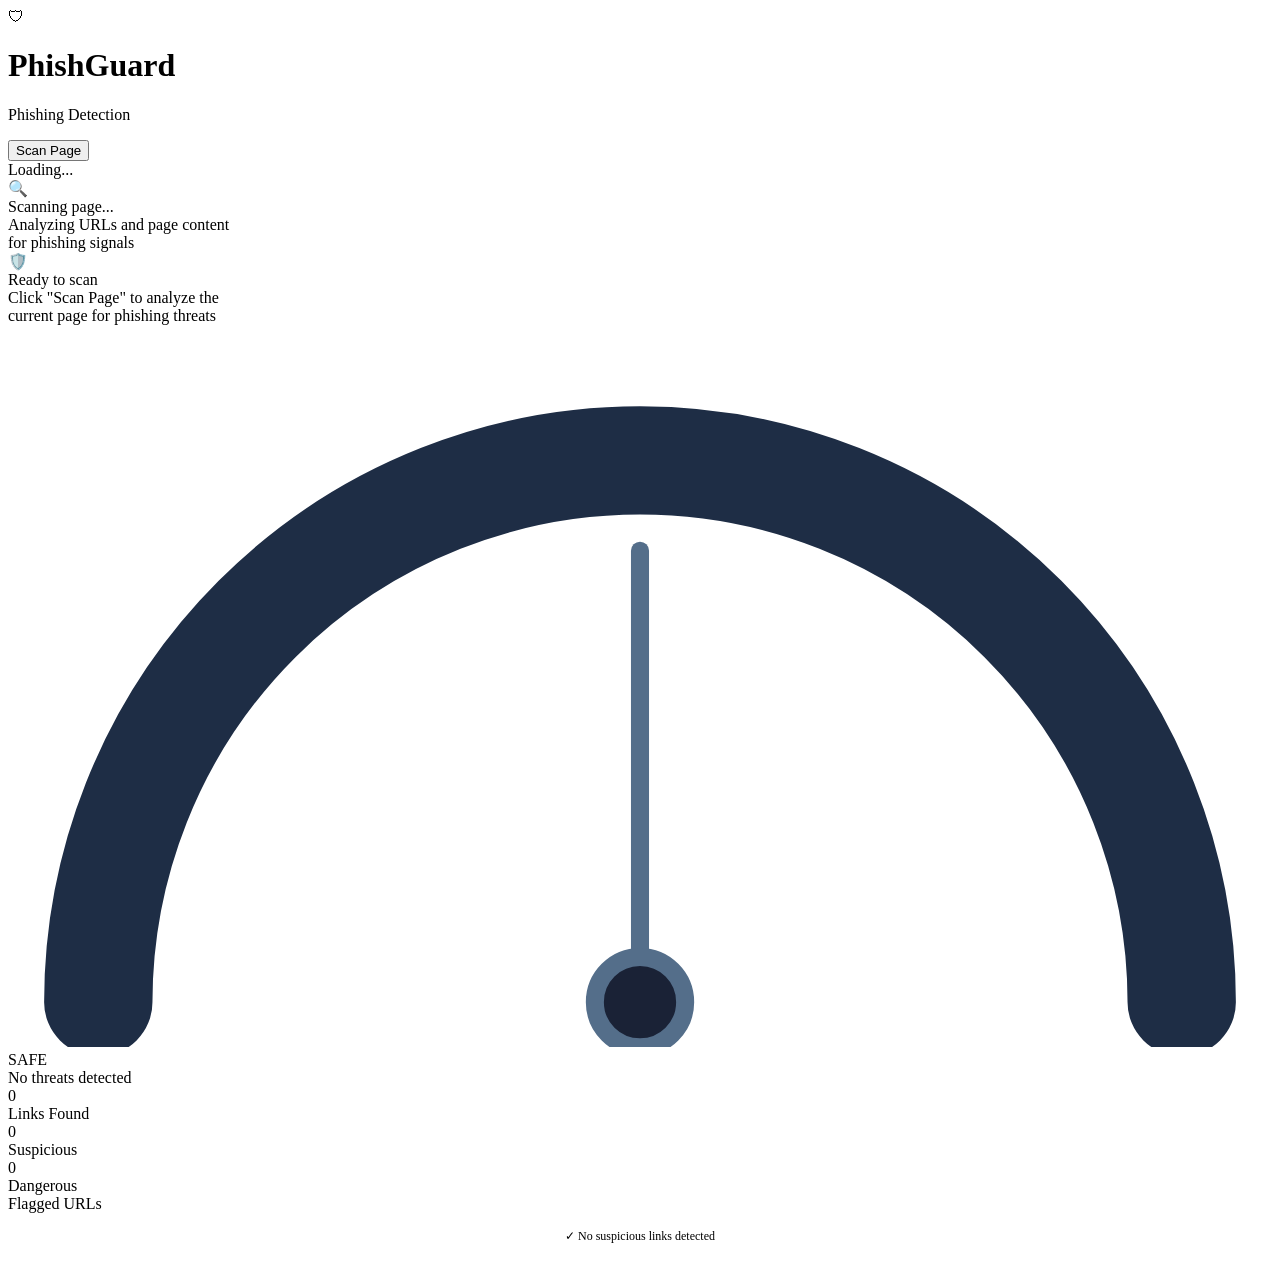
==== popup/popup.html @ c4f38c55 "Popup UI added." ====
<!DOCTYPE html>
<html lang="en">

<head>
    <meta charset="UTF-8" />
    <meta name="viewport" content="width=device-width, initial-scale=1.0" />
    <title>PhishGuard</title>
    <link rel="preconnect" href="https://fonts.googleapis.com" />
    <link href="https://fonts.googleapis.com/css2?family=JetBrains+Mono:wght@400;600;700&family=Space+Grotesk:wght@400;500;600;700&display=swap" rel="stylesheet" />
    <link rel="stylesheet" href="styles.css" />
</head>

<body>

    <div class="header">
        <div class="logo">🛡</div>
        <div class="header-text">
            <h1>PhishGuard</h1>
            <p>Phishing Detection</p>
        </div>
        <button class="scan-btn" id="scanBtn">Scan Page</button>
    </div>

    <div class="scan-line" id="scanLine"></div>

    <div class="current-url" id="currentUrl">Loading...</div>

    <div class="state-box" id="loadingState">
        <div class="state-icon">🔍</div>
        <div class="state-title">Scanning page...</div>
        <div class="state-sub">Analyzing URLs and page content<br>for phishing signals</div>
    </div>

    <div class="state-box visible" id="idleState">
        <div class="state-icon" style="animation:none">🛡️</div>
        <div class="state-title">Ready to scan</div>
        <div class="state-sub">Click "Scan Page" to analyze the<br>current page for phishing threats</div>
    </div>

    <div id="results-section">
        <div class="risk-section">
            <div class="gauge-wrap">
                <svg viewBox="0 0 140 80" id="gaugeSvg">
          <path d="M 10 75 A 60 60 0 0 1 130 75" fill="none" stroke="#1e2d45" stroke-width="12" stroke-linecap="round"/>
          <path d="M 10 75 A 60 60 0 0 1 130 75" fill="none" stroke="#00e5a0" stroke-width="12"
            stroke-linecap="round" stroke-dasharray="188.5" stroke-dashoffset="188.5"
            id="gaugeArc" style="transition: stroke-dashoffset 1s ease, stroke 0.5s ease;"/>
          <line x1="70" y1="75" x2="70" y2="25" stroke="#546e8a" stroke-width="2"
            stroke-linecap="round" id="gaugeNeedle"
            style="transform-origin: 70px 75px; transition: transform 1s ease;"/>
          <circle cx="70" cy="75" r="5" fill="#1a2236" stroke="#546e8a" stroke-width="2"/>
        </svg>
            </div>
            <div class="risk-label">
                <div class="risk-level" id="riskLevel">SAFE</div>
                <div class="risk-sub" id="riskSub">No threats detected</div>
            </div>
        </div>

        <div class="stats-row">
            <div class="stat-box">
                <div class="val" id="totalLinks">0</div>
                <div class="lbl">Links Found</div>
            </div>
            <div class="stat-box">
                <div class="val medium" id="medCount">0</div>
                <div class="lbl">Suspicious</div>
            </div>
            <div class="stat-box">
                <div class="val high" id="highCount">0</div>
                <div class="lbl">Dangerous</div>
            </div>
        </div>

        <div class="section-header">Flagged URLs</div>
        <div class="url-list" id="urlList">
            <div style="text-align:center; padding: 16px; color: var(--muted); font-size: 12px;">
                ✓ No suspicious links detected
            </div>
        </div>
    </div>

    <script src="popup.js"></script>
</body>

</html>
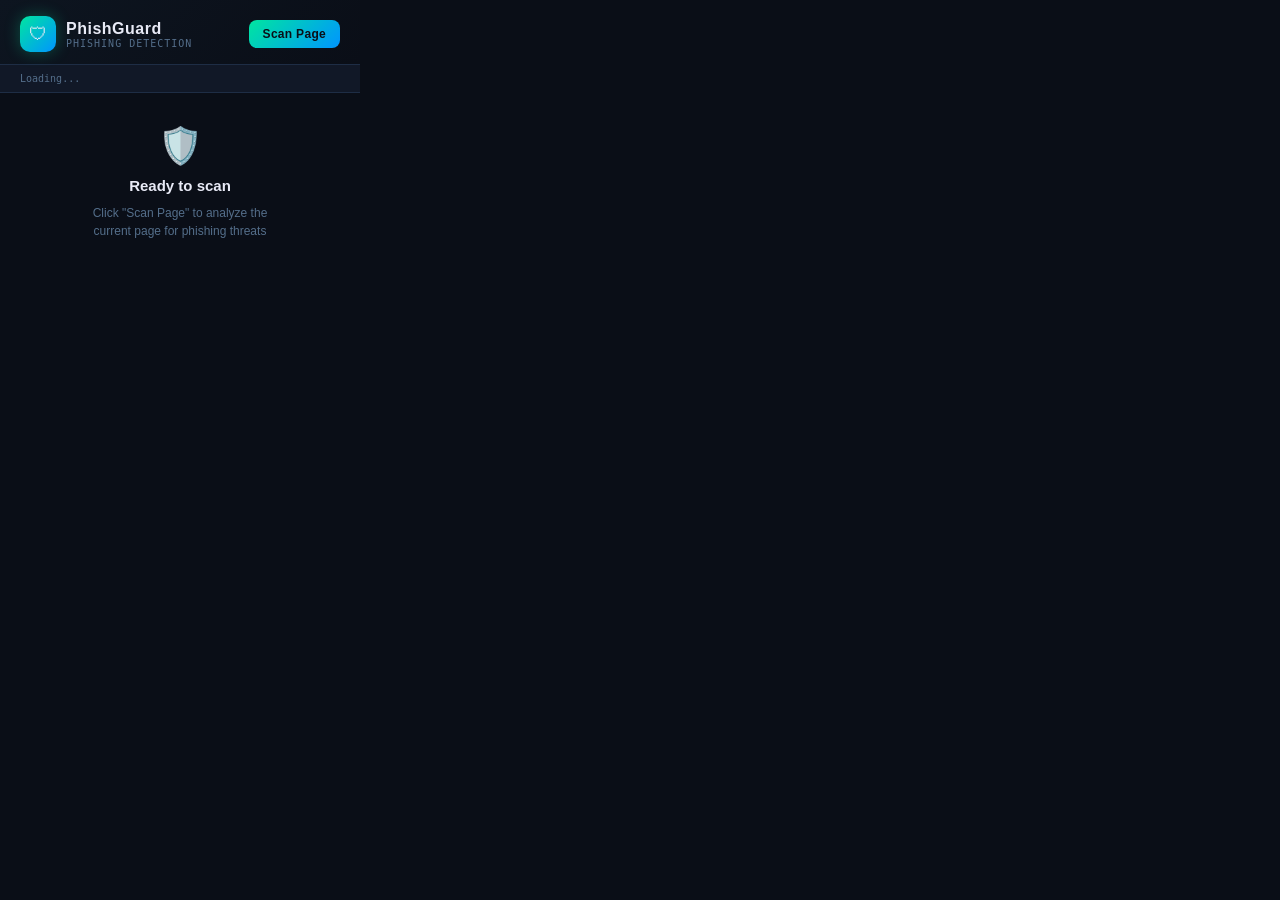
==== commit 6866a8c0: "Java function has been added." ====
--- a/popup/popup.html
+++ b/popup/popup.html
@@ -7,7 +7,7 @@
     <title>PhishGuard</title>
     <link rel="preconnect" href="https://fonts.googleapis.com" />
     <link href="https://fonts.googleapis.com/css2?family=JetBrains+Mono:wght@400;600;700&family=Space+Grotesk:wght@400;500;600;700&display=swap" rel="stylesheet" />
-    <link rel="stylesheet" href="styles.css" />
+    <link rel="stylesheet" href="./popup.css" />
 </head>
 
 <body>
@@ -80,7 +80,7 @@
         </div>
     </div>
 
-    <script src="popup.js"></script>
+    <script src="/SecureSurf/popup/popup.js"></script>
 </body>
 
 </html>
--- a/popup/popup.css
+++ b/popup/popup.css
@@ -0,0 +1,395 @@
+:root {
+    --bg: #0a0e17;
+    --surface: #111827;
+    --surface2: #1a2236;
+    --border: #1e2d45;
+    --safe: #00e5a0;
+    --low: #4fc3f7;
+    --medium: #ffb74d;
+    --high: #ff5252;
+    --text: #e8eaf6;
+    --muted: #546e8a;
+    --accent: #00e5a0;
+}
+
+* {
+    box-sizing: border-box;
+    margin: 0;
+    padding: 0;
+}
+
+body {
+    width: 360px;
+    min-height: 480px;
+    background: var(--bg);
+    color: var(--text);
+    font-family: 'Space Grotesk', sans-serif;
+    overflow-x: hidden;
+}
+
+.header {
+    display: flex;
+    align-items: center;
+    gap: 10px;
+    padding: 16px 20px 12px;
+    border-bottom: 1px solid var(--border);
+    background: linear-gradient(135deg, #0d1520 0%, #0a0e17 100%);
+}
+
+.logo {
+    width: 36px;
+    height: 36px;
+    background: linear-gradient(135deg, #00e5a0, #0095ff);
+    border-radius: 10px;
+    display: flex;
+    align-items: center;
+    justify-content: center;
+    font-size: 18px;
+    flex-shrink: 0;
+    box-shadow: 0 0 16px rgba(0, 229, 160, 0.3);
+}
+
+.header-text h1 {
+    font-size: 16px;
+    font-weight: 700;
+    letter-spacing: 0.5px;
+    color: var(--text);
+}
+
+.header-text p {
+    font-size: 10px;
+    color: var(--muted);
+    font-family: 'JetBrains Mono', monospace;
+    letter-spacing: 1px;
+    text-transform: uppercase;
+}
+
+.scan-btn {
+    margin-left: auto;
+    background: linear-gradient(135deg, #00e5a0, #0095ff);
+    border: none;
+    border-radius: 8px;
+    padding: 7px 14px;
+    font-family: 'Space Grotesk', sans-serif;
+    font-size: 12px;
+    font-weight: 700;
+    color: #0a0e17;
+    cursor: pointer;
+    transition: all 0.2s;
+    letter-spacing: 0.3px;
+}
+
+.scan-btn:hover {
+    opacity: 0.85;
+    transform: translateY(-1px);
+}
+
+.scan-btn:active {
+    transform: translateY(0);
+}
+
+.scan-btn:disabled {
+    opacity: 0.4;
+    cursor: default;
+    transform: none;
+}
+
+.risk-section {
+    padding: 20px;
+    display: flex;
+    flex-direction: column;
+    align-items: center;
+    gap: 8px;
+    border-bottom: 1px solid var(--border);
+}
+
+.gauge-wrap {
+    position: relative;
+    width: 140px;
+    height: 80px;
+}
+
+.gauge-wrap svg {
+    width: 100%;
+    height: 100%;
+    overflow: visible;
+}
+
+.risk-label {
+    text-align: center;
+}
+
+.risk-label .risk-level {
+    font-size: 22px;
+    font-weight: 700;
+    letter-spacing: 2px;
+    text-transform: uppercase;
+}
+
+.risk-label .risk-sub {
+    font-size: 11px;
+    color: var(--muted);
+    font-family: 'JetBrains Mono', monospace;
+}
+
+.stats-row {
+    display: grid;
+    grid-template-columns: repeat(3, 1fr);
+    gap: 1px;
+    background: var(--border);
+    border-top: 1px solid var(--border);
+    border-bottom: 1px solid var(--border);
+}
+
+.stat-box {
+    background: var(--surface);
+    padding: 12px 8px;
+    text-align: center;
+}
+
+.stat-box .val {
+    font-size: 22px;
+    font-weight: 700;
+    font-family: 'JetBrains Mono', monospace;
+    line-height: 1;
+}
+
+.stat-box .lbl {
+    font-size: 9px;
+    text-transform: uppercase;
+    letter-spacing: 1px;
+    color: var(--muted);
+    margin-top: 4px;
+}
+
+.val.high {
+    color: var(--high);
+}
+
+.val.medium {
+    color: var(--medium);
+}
+
+.val.safe {
+    color: var(--safe);
+}
+
+.section-header {
+    padding: 12px 20px 6px;
+    font-size: 10px;
+    text-transform: uppercase;
+    letter-spacing: 1.5px;
+    color: var(--muted);
+    font-family: 'JetBrains Mono', monospace;
+    display: flex;
+    align-items: center;
+    gap: 6px;
+}
+
+.section-header::after {
+    content: '';
+    flex: 1;
+    height: 1px;
+    background: var(--border);
+}
+
+.url-list {
+    padding: 0 12px 12px;
+    max-height: 200px;
+    overflow-y: auto;
+    display: flex;
+    flex-direction: column;
+    gap: 4px;
+}
+
+.url-list::-webkit-scrollbar {
+    width: 4px;
+}
+
+.url-list::-webkit-scrollbar-track {
+    background: transparent;
+}
+
+.url-list::-webkit-scrollbar-thumb {
+    background: var(--border);
+    border-radius: 4px;
+}
+
+.url-item {
+    background: var(--surface);
+    border: 1px solid var(--border);
+    border-radius: 8px;
+    padding: 8px 12px;
+    cursor: pointer;
+    transition: border-color 0.15s;
+}
+
+.url-item:hover {
+    border-color: var(--muted);
+}
+
+.url-item.high {
+    border-left: 3px solid var(--high);
+}
+
+.url-item.medium {
+    border-left: 3px solid var(--medium);
+}
+
+.url-item.low {
+    border-left: 3px solid var(--low);
+}
+
+.url-top {
+    display: flex;
+    align-items: center;
+    gap: 6px;
+}
+
+.risk-badge {
+    font-size: 8px;
+    font-weight: 700;
+    letter-spacing: 1px;
+    text-transform: uppercase;
+    padding: 2px 6px;
+    border-radius: 4px;
+    font-family: 'JetBrains Mono', monospace;
+    flex-shrink: 0;
+}
+
+.risk-badge.high {
+    background: rgba(255, 82, 82, 0.15);
+    color: var(--high);
+}
+
+.risk-badge.medium {
+    background: rgba(255, 183, 77, 0.15);
+    color: var(--medium);
+}
+
+.risk-badge.low {
+    background: rgba(79, 195, 247, 0.15);
+    color: var(--low);
+}
+
+.risk-badge.safe {
+    background: rgba(0, 229, 160, 0.1);
+    color: var(--safe);
+}
+
+.url-text {
+    font-size: 11px;
+    font-family: 'JetBrains Mono', monospace;
+    color: var(--text);
+    white-space: nowrap;
+    overflow: hidden;
+    text-overflow: ellipsis;
+    flex: 1;
+}
+
+.url-reasons {
+    margin-top: 5px;
+    display: none;
+    flex-direction: column;
+    gap: 2px;
+}
+
+.url-item.expanded .url-reasons {
+    display: flex;
+}
+
+.reason-item {
+    font-size: 10px;
+    color: var(--muted);
+    padding-left: 8px;
+    position: relative;
+}
+
+.reason-item::before {
+    content: '›';
+    position: absolute;
+    left: 0;
+    color: var(--medium);
+}
+
+.state-box {
+    padding: 32px 20px;
+    text-align: center;
+    display: none;
+    flex-direction: column;
+    align-items: center;
+    gap: 10px;
+}
+
+.state-box.visible {
+    display: flex;
+}
+
+.state-icon {
+    font-size: 36px;
+    animation: pulse 1.5s ease-in-out infinite;
+}
+
+@keyframes pulse {
+    0%,
+    100% {
+        opacity: 1;
+    }
+    50% {
+        opacity: 0.4;
+    }
+}
+
+.state-title {
+    font-size: 15px;
+    font-weight: 600;
+}
+
+.state-sub {
+    font-size: 12px;
+    color: var(--muted);
+    line-height: 1.5;
+}
+
+.current-url {
+    padding: 8px 20px;
+    font-size: 10px;
+    font-family: 'JetBrains Mono', monospace;
+    color: var(--muted);
+    white-space: nowrap;
+    overflow: hidden;
+    text-overflow: ellipsis;
+    border-bottom: 1px solid var(--border);
+    background: var(--surface);
+}
+
+
+/* ── Scanning animation ── */
+
+.scan-line {
+    height: 2px;
+    background: linear-gradient(90deg, transparent, var(--accent), transparent);
+    animation: scan 1.2s linear infinite;
+    display: none;
+}
+
+.scanning .scan-line {
+    display: block;
+}
+
+@keyframes scan {
+    0% {
+        transform: translateX(-100%);
+    }
+    100% {
+        transform: translateX(400px);
+    }
+}
+
+#results-section {
+    display: none;
+}
+
+#results-section.visible {
+    display: block;
+}
